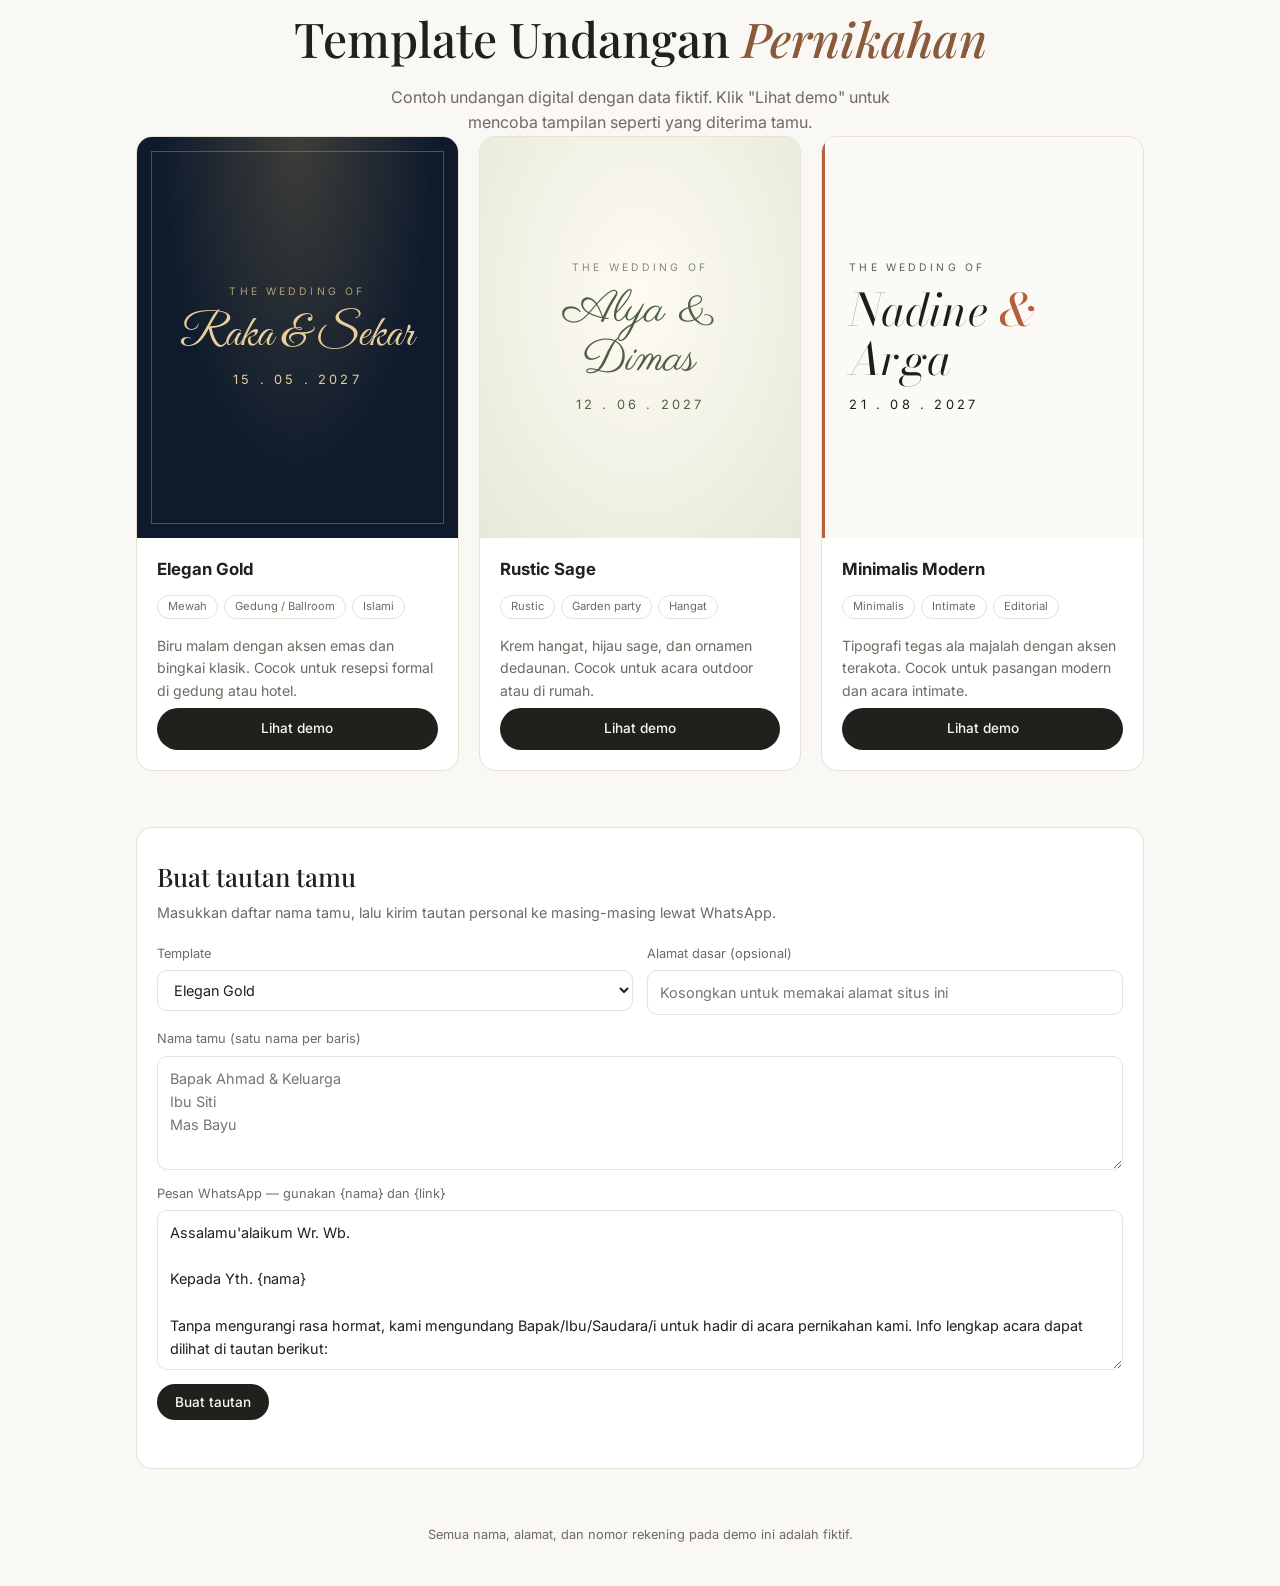
==== templates/index.html @ 84305dba "Add three sample wedding invitation templates Static, mobile-first invitation pages (Elegan Gold, Ru" ====
<!doctype html>
<html lang="id">
<head>
  <meta charset="utf-8">
  <meta name="viewport" content="width=device-width, initial-scale=1">
  <title>Katalog Template Undangan Pernikahan</title>
  <meta name="description" content="Contoh template undangan pernikahan digital: Elegan Gold, Rustic Sage, dan Minimalis Modern.">
  <link rel="preconnect" href="https://fonts.googleapis.com">
  <link rel="preconnect" href="https://fonts.gstatic.com" crossorigin>
  <link href="https://fonts.googleapis.com/css2?family=Playfair+Display:ital,wght@0,500;1,500&family=Inter:wght@400;500;600&family=Great+Vibes&family=Parisienne&family=Bodoni+Moda:ital@1&display=swap" rel="stylesheet">
  <style>
    :root {
      --bg: #faf8f4; --surface: #ffffff; --text: #22201c; --muted: #6f6a61;
      --border: #e7e1d6; --accent: #8a5a3c;
    }
    * { box-sizing: border-box; }
    body { margin: 0; background: var(--bg); color: var(--text); font-family: 'Inter', system-ui, sans-serif; line-height: 1.6; }
    .container { max-width: 1040px; margin: 0 auto; padding: 0 16px; }
    header { padding: 56px 0 32px; text-align: center; }
    h1 { font-family: 'Playfair Display', serif; font-weight: 500; font-size: clamp(2rem, 6vw, 3rem); margin: 0 0 8px; }
    h1 em { color: var(--accent); }
    header p { color: var(--muted); max-width: 560px; margin: 0 auto; }
    .grid { display: grid; grid-template-columns: repeat(auto-fit, minmax(260px, 1fr)); gap: 20px; margin-bottom: 56px; }
    .tpl { background: var(--surface); border: 1px solid var(--border); border-radius: 16px; overflow: hidden; display: flex; flex-direction: column; }
    .preview { aspect-ratio: 4 / 5; display: flex; flex-direction: column; align-items: center; justify-content: center; text-align: center; padding: 24px; position: relative; }
    .preview small { font-size: .65rem; letter-spacing: .3em; text-transform: uppercase; opacity: .7; }
    .preview .n { font-size: 2.8rem; line-height: 1.1; margin: 10px 0; }
    .preview .d { font-size: .8rem; letter-spacing: .25em; }
    .p-gold { background: radial-gradient(ellipse at 50% 0%, rgba(201,164,92,.25), transparent 60%), #0f1b2d; color: #e6cf9a; }
    .p-gold::before { content: ''; position: absolute; inset: 14px; border: 1px solid rgba(201,164,92,.4); }
    .p-gold .n { font-family: 'Great Vibes', cursive; }
    .p-sage { background: radial-gradient(ellipse at 50% 40%, #fffbf3, #e6e9d9); color: #4f6145; }
    .p-sage .n { font-family: 'Parisienne', cursive; }
    .p-mini { background: #fbfaf7; color: #1d1d1b; align-items: flex-start; text-align: left; border-left: 3px solid #b5603b; }
    .p-mini .n { font-family: 'Bodoni Moda', serif; font-style: italic; }
    .p-mini .n span { color: #b5603b; }
    .info { padding: 18px 20px 20px; display: flex; flex-direction: column; gap: 6px; flex: 1; }
    .info h2 { font-size: 1.05rem; margin: 0; }
    .info p { margin: 0; color: var(--muted); font-size: .88rem; flex: 1; }
    .tags { display: flex; gap: 6px; flex-wrap: wrap; margin: 6px 0 10px; }
    .tags span { font-size: .7rem; border: 1px solid var(--border); border-radius: 999px; padding: 2px 10px; color: var(--muted); }
    .btn { display: inline-flex; justify-content: center; align-items: center; padding: 10px 18px; border-radius: 999px; background: var(--text); color: var(--bg); text-decoration: none; font-size: .85rem; font-weight: 500; border: 0; cursor: pointer; font-family: inherit; }
    .btn:hover { background: var(--accent); }
    .btn-ghost { background: transparent; color: var(--text); border: 1px solid var(--border); }
    .btn-ghost:hover { background: var(--border); }

    .tool { background: var(--surface); border: 1px solid var(--border); border-radius: 16px; padding: 28px 20px; margin-bottom: 56px; }
    .tool h2 { font-family: 'Playfair Display', serif; font-weight: 500; font-size: 1.6rem; margin: 0 0 4px; }
    .tool > p { color: var(--muted); margin: 0 0 20px; font-size: .9rem; }
    .form { display: grid; gap: 14px; grid-template-columns: 1fr; }
    @media (min-width: 760px) { .form { grid-template-columns: 1fr 1fr; } .form .full { grid-column: 1 / -1; } }
    label { font-size: .8rem; color: var(--muted); display: block; }
    input, select, textarea { display: block; width: 100%; margin-top: 6px; padding: 10px 12px; font: inherit; font-size: .9rem; border: 1px solid var(--border); border-radius: 10px; background: #fff; color: var(--text); }
    textarea { resize: vertical; }
    .results { margin-top: 20px; display: grid; gap: 8px; }
    .row { display: flex; gap: 10px; align-items: center; justify-content: space-between; border: 1px solid var(--border); border-radius: 10px; padding: 10px 12px; flex-wrap: wrap; }
    .row .who { font-weight: 600; font-size: .9rem; }
    .row .url { font-size: .75rem; color: var(--muted); word-break: break-all; flex-basis: 100%; }
    .row .acts { display: flex; gap: 6px; }
    .row .btn { padding: 6px 14px; font-size: .78rem; }
    footer { text-align: center; color: var(--muted); font-size: .8rem; padding: 0 16px 40px; }
  </style>
</head>
<body>
  <header class="container">
    <h1>Template Undangan <em>Pernikahan</em></h1>
    <p>Contoh undangan digital dengan data fiktif. Klik "Lihat demo" untuk mencoba tampilan seperti yang diterima tamu.</p>
  </header>

  <main class="container">
    <section class="grid" aria-label="Daftar template">
      <article class="tpl">
        <div class="preview p-gold"><small>The Wedding of</small><div class="n">Raka &amp; Sekar</div><div class="d">15 . 05 . 2027</div></div>
        <div class="info">
          <h2>Elegan Gold</h2>
          <div class="tags"><span>Mewah</span><span>Gedung / Ballroom</span><span>Islami</span></div>
          <p>Biru malam dengan aksen emas dan bingkai klasik. Cocok untuk resepsi formal di gedung atau hotel.</p>
          <a class="btn" href="elegan-gold/?to=Tamu+Undangan">Lihat demo</a>
        </div>
      </article>
      <article class="tpl">
        <div class="preview p-sage"><small>The Wedding of</small><div class="n">Alya &amp; Dimas</div><div class="d">12 . 06 . 2027</div></div>
        <div class="info">
          <h2>Rustic Sage</h2>
          <div class="tags"><span>Rustic</span><span>Garden party</span><span>Hangat</span></div>
          <p>Krem hangat, hijau sage, dan ornamen dedaunan. Cocok untuk acara outdoor atau di rumah.</p>
          <a class="btn" href="rustic-sage/?to=Tamu+Undangan">Lihat demo</a>
        </div>
      </article>
      <article class="tpl">
        <div class="preview p-mini"><small>The Wedding of</small><div class="n">Nadine <span>&amp;</span><br>Arga</div><div class="d">21 . 08 . 2027</div></div>
        <div class="info">
          <h2>Minimalis Modern</h2>
          <div class="tags"><span>Minimalis</span><span>Intimate</span><span>Editorial</span></div>
          <p>Tipografi tegas ala majalah dengan aksen terakota. Cocok untuk pasangan modern dan acara intimate.</p>
          <a class="btn" href="minimalis-modern/?to=Tamu+Undangan">Lihat demo</a>
        </div>
      </article>
    </section>

    <section class="tool" aria-labelledby="tool-title">
      <h2 id="tool-title">Buat tautan tamu</h2>
      <p>Masukkan daftar nama tamu, lalu kirim tautan personal ke masing-masing lewat WhatsApp.</p>
      <form class="form" id="link-form">
        <label>Template
          <select name="tpl">
            <option value="elegan-gold">Elegan Gold</option>
            <option value="rustic-sage">Rustic Sage</option>
            <option value="minimalis-modern">Minimalis Modern</option>
          </select>
        </label>
        <label>Alamat dasar (opsional)
          <input name="base" placeholder="Kosongkan untuk memakai alamat situs ini" inputmode="url">
        </label>
        <label class="full">Nama tamu (satu nama per baris)
          <textarea name="names" rows="4" placeholder="Bapak Ahmad & Keluarga&#10;Ibu Siti&#10;Mas Bayu"></textarea>
        </label>
        <label class="full">Pesan WhatsApp — gunakan {nama} dan {link}
          <textarea name="msg" rows="6">Assalamu'alaikum Wr. Wb.

Kepada Yth. {nama}

Tanpa mengurangi rasa hormat, kami mengundang Bapak/Ibu/Saudara/i untuk hadir di acara pernikahan kami. Info lengkap acara dapat dilihat di tautan berikut:

{link}

Merupakan kebahagiaan bagi kami apabila Anda berkenan hadir dan memberikan doa restu.

Terima kasih.</textarea>
        </label>
        <div class="full"><button type="submit" class="btn">Buat tautan</button></div>
      </form>
      <div class="results" id="results" aria-live="polite"></div>
    </section>
  </main>

  <footer>Semua nama, alamat, dan nomor rekening pada demo ini adalah fiktif.</footer>

  <script>
    (function () {
      var form = document.getElementById('link-form');
      var results = document.getElementById('results');

      function baseUrl(tpl, custom) {
        if (custom) return custom.replace(/\/?$/, '/');
        return new URL(tpl + '/', location.href).href;
      }

      function copy(text, btn) {
        var done = function () { var t = btn.textContent; btn.textContent = 'Tersalin'; setTimeout(function () { btn.textContent = t; }, 1500); };
        if (navigator.clipboard && window.isSecureContext) {
          navigator.clipboard.writeText(text).then(done);
        } else {
          var ta = document.createElement('textarea');
          ta.value = text; document.body.appendChild(ta); ta.select();
          try { document.execCommand('copy'); done(); } catch (e) {}
          document.body.removeChild(ta);
        }
      }

      form.addEventListener('submit', function (e) {
        e.preventDefault();
        var tpl = form.tpl.value;
        var base = baseUrl(tpl, form.base.value.trim());
        var names = form.names.value.split('\n').map(function (s) { return s.trim(); }).filter(Boolean);
        results.textContent = '';
        if (!names.length) {
          results.textContent = 'Masukkan minimal satu nama tamu.';
          return;
        }
        names.forEach(function (name) {
          var link = base + '?to=' + encodeURIComponent(name).replace(/%20/g, '+');
          var msg = form.msg.value.split('{nama}').join(name).split('{link}').join(link);

          var row = document.createElement('div'); row.className = 'row';
          var who = document.createElement('span'); who.className = 'who'; who.textContent = name;
          var acts = document.createElement('div'); acts.className = 'acts';
          var copyBtn = document.createElement('button'); copyBtn.type = 'button'; copyBtn.className = 'btn btn-ghost'; copyBtn.textContent = 'Salin pesan';
          copyBtn.addEventListener('click', function () { copy(msg, copyBtn); });
          var wa = document.createElement('a'); wa.className = 'btn'; wa.target = '_blank'; wa.rel = 'noopener';
          wa.href = 'https://wa.me/?text=' + encodeURIComponent(msg); wa.textContent = 'Kirim WA';
          var url = document.createElement('span'); url.className = 'url'; url.textContent = link;
          acts.append(copyBtn, wa);
          row.append(who, acts, url);
          results.appendChild(row);
        });
      });
    })();
  </script>
</body>
</html>
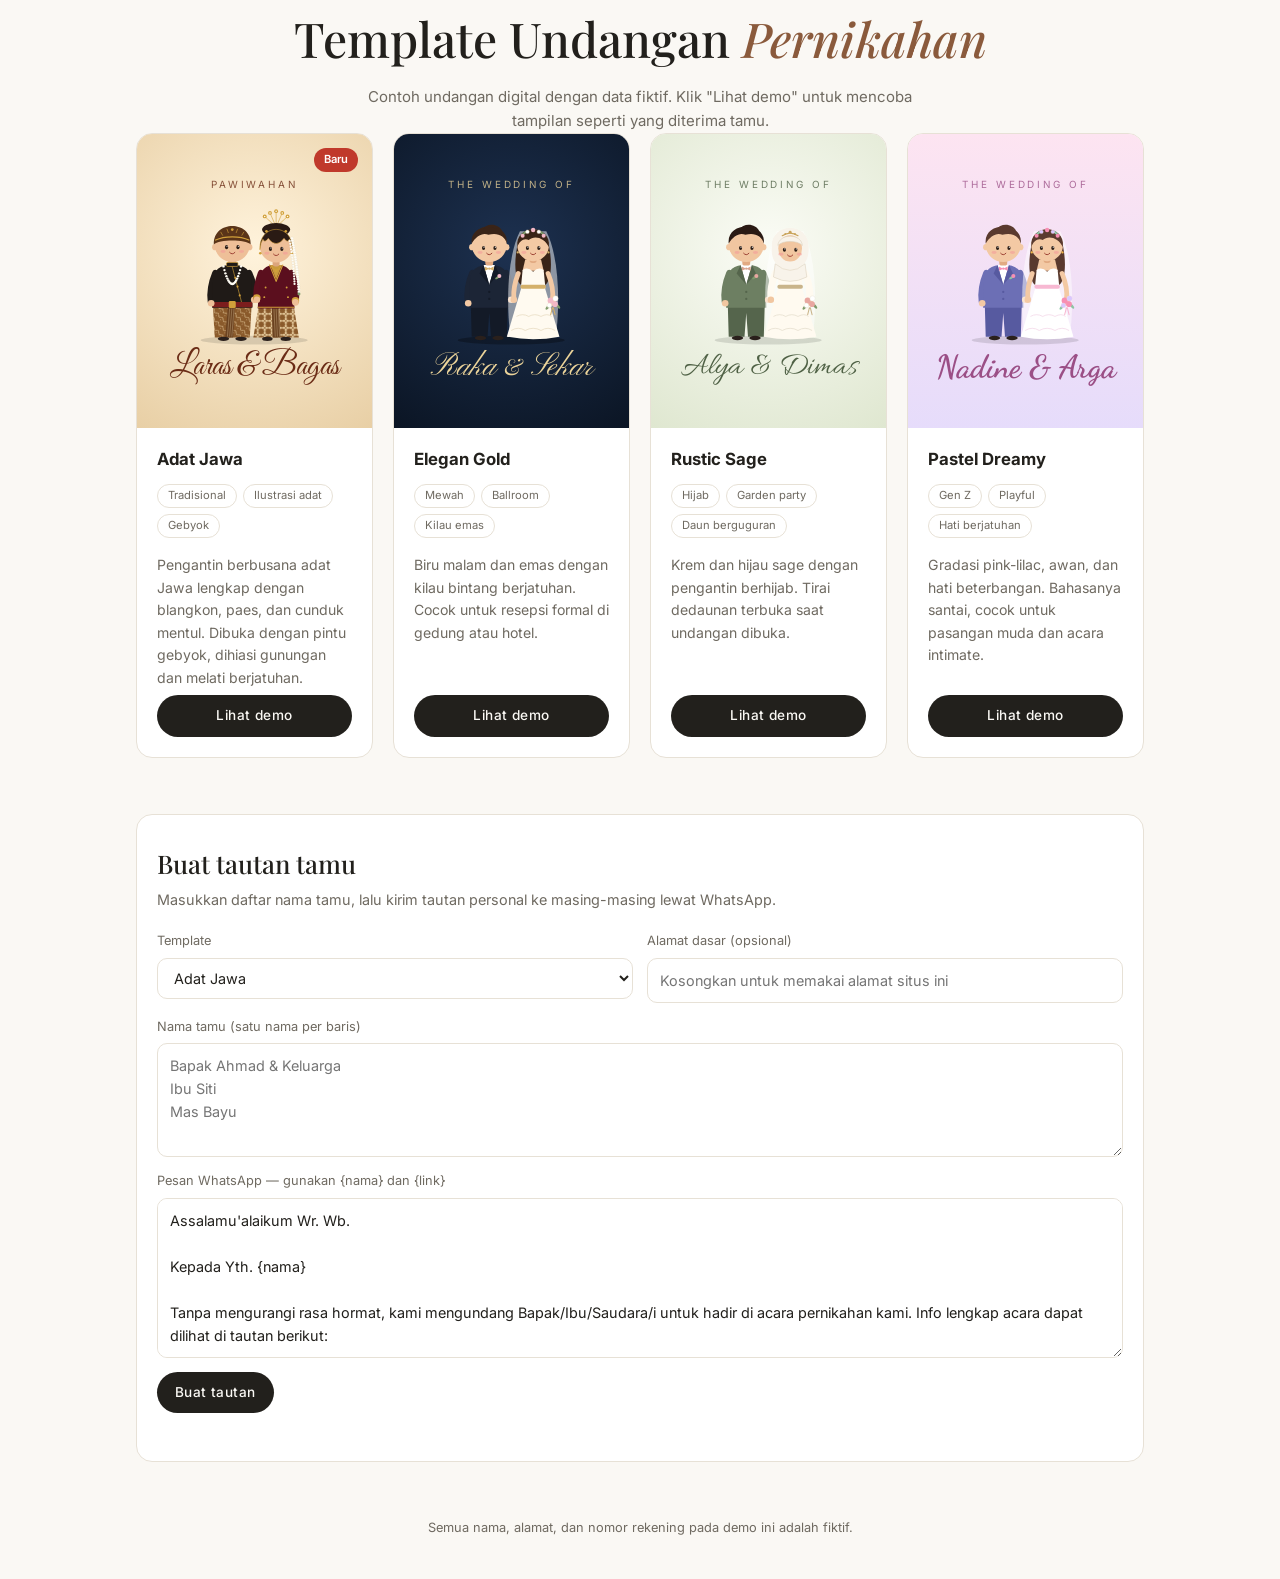
==== commit fc089efe: "Redesign wedding templates with animated couple illustrations - Add Adat Jawa theme: couple in Javan" ====
--- a/templates/index.html
+++ b/templates/index.html
@@ -4,10 +4,12 @@
   <meta charset="utf-8">
   <meta name="viewport" content="width=device-width, initial-scale=1">
   <title>Katalog Template Undangan Pernikahan</title>
-  <meta name="description" content="Contoh template undangan pernikahan digital: Elegan Gold, Rustic Sage, dan Minimalis Modern.">
+  <meta name="description" content="Contoh template undangan pernikahan digital: Adat Jawa, Elegan Gold, Rustic Sage, dan Pastel Dreamy.">
   <link rel="preconnect" href="https://fonts.googleapis.com">
   <link rel="preconnect" href="https://fonts.gstatic.com" crossorigin>
-  <link href="https://fonts.googleapis.com/css2?family=Playfair+Display:ital,wght@0,500;1,500&family=Inter:wght@400;500;600&family=Great+Vibes&family=Parisienne&family=Bodoni+Moda:ital@1&display=swap" rel="stylesheet">
+  <link href="https://fonts.googleapis.com/css2?family=Playfair+Display:ital,wght@0,500;1,500&family=Inter:wght@400;500;600&family=Great+Vibes&family=Pinyon+Script&family=Allura&family=Dancing+Script:wght@700&display=swap" rel="stylesheet">
+  
+  <link rel="stylesheet" href="assets/base.css">
   <style>
     :root {
       --bg: #faf8f4; --surface: #ffffff; --text: #22201c; --muted: #6f6a61;
@@ -20,20 +22,27 @@
     h1 { font-family: 'Playfair Display', serif; font-weight: 500; font-size: clamp(2rem, 6vw, 3rem); margin: 0 0 8px; }
     h1 em { color: var(--accent); }
     header p { color: var(--muted); max-width: 560px; margin: 0 auto; }
-    .grid { display: grid; grid-template-columns: repeat(auto-fit, minmax(260px, 1fr)); gap: 20px; margin-bottom: 56px; }
+    .grid { display: grid; grid-template-columns: repeat(auto-fit, minmax(225px, 1fr)); gap: 20px; margin-bottom: 56px; }
     .tpl { background: var(--surface); border: 1px solid var(--border); border-radius: 16px; overflow: hidden; display: flex; flex-direction: column; }
-    .preview { aspect-ratio: 4 / 5; display: flex; flex-direction: column; align-items: center; justify-content: center; text-align: center; padding: 24px; position: relative; }
-    .preview small { font-size: .65rem; letter-spacing: .3em; text-transform: uppercase; opacity: .7; }
-    .preview .n { font-size: 2.8rem; line-height: 1.1; margin: 10px 0; }
-    .preview .d { font-size: .8rem; letter-spacing: .25em; }
-    .p-gold { background: radial-gradient(ellipse at 50% 0%, rgba(201,164,92,.25), transparent 60%), #0f1b2d; color: #e6cf9a; }
-    .p-gold::before { content: ''; position: absolute; inset: 14px; border: 1px solid rgba(201,164,92,.4); }
-    .p-gold .n { font-family: 'Great Vibes', cursive; }
-    .p-sage { background: radial-gradient(ellipse at 50% 40%, #fffbf3, #e6e9d9); color: #4f6145; }
-    .p-sage .n { font-family: 'Parisienne', cursive; }
-    .p-mini { background: #fbfaf7; color: #1d1d1b; align-items: flex-start; text-align: left; border-left: 3px solid #b5603b; }
-    .p-mini .n { font-family: 'Bodoni Moda', serif; font-style: italic; }
-    .p-mini .n span { color: #b5603b; }
+    .preview { aspect-ratio: 4 / 5; display: flex; flex-direction: column; align-items: center; justify-content: center; text-align: center; padding: 20px; position: relative; overflow: hidden; }
+    .preview small { font-size: .62rem; letter-spacing: .3em; text-transform: uppercase; opacity: .8; }
+    .preview .art { width: 72%; margin: 6px 0 2px; transition: transform .5s ease; }
+    .tpl:hover .preview .art { transform: scale(1.05) translateY(-4px); }
+    .preview .n { font-size: 2rem; line-height: 1.1; }
+    .badge-new { position: absolute; top: 14px; right: 14px; font-size: .7rem; font-weight: 600; background: #c0392b; color: #fff; padding: 3px 10px; border-radius: 999px; }
+    .couple { display: block; width: 100%; height: auto; overflow: visible; }
+    .t-jawa .preview { background: radial-gradient(circle at 50% 40%, #fff3dc, #e8cfa5); color: #6b2c16; }
+    .t-jawa .n { font-family: 'Great Vibes', cursive; }
+    .t-jawa { --skin: #eebf98; --skin-shade: #dca57c; --gold: #d1a03a; --blangkon: #5a3418; --beskap: #1f1a17; --kebaya: #5b0f1e; --kemben: #c99a3c; --belt: #7c1d1d; --jarik: #8a5a2b; --jarik-2: #6b4220; --jarik-line: #f3dcae; --heart: #c0392b; }
+    .t-gold .preview { background: radial-gradient(circle at 50% 40%, #1d3150, #0b1524); color: #ecd49a; }
+    .t-gold .n { font-family: 'Pinyon Script', cursive; }
+    .t-gold { --suit: #1c2536; --suit-dark: #131a27; --tie: #d4b06a; --gown: #fffaf0; --gown-shade: #e6d8bd; --sash: #d4b06a; --hair: #3a2418; --bouquet-1: #f2b8c6; --gold: #d4b06a; --heart: #e8a0b0; --shadow: rgba(0,0,0,.3); }
+    .t-sage .preview { background: radial-gradient(circle at 50% 40%, #fbfcf6, #dfe7d0); color: #4f6145; }
+    .t-sage .n { font-family: 'Allura', cursive; }
+    .t-sage { --skin: #f1c6a0; --suit: #6d7f62; --suit-dark: #55654c; --tie: #d8a48f; --gown: #fffaf0; --gown-shade: #e3dccb; --hijab: #f8f3ea; --hijab-shade: #d8cdb8; --sash: #c9b48a; --bouquet-1: #e8a7a0; --gold: #c9a35a; --heart: #e08f8a; }
+    .t-pastel .preview { background: linear-gradient(180deg, #fde4f1, #e6dcfb); color: #9b4f86; }
+    .t-pastel .n { font-family: 'Dancing Script', cursive; font-weight: 700; }
+    .t-pastel { --hair: #5a3a2e; --suit: #6c6fb5; --suit-dark: #575aa0; --tie: #f78fb3; --gown: #fff; --gown-shade: #f3d3e6; --sash: #f7b8d2; --bouquet-1: #f78fb3; --bouquet-2: #d9c8ff; --leaf: #8cc5a3; --gold: #f2b84b; --heart: #f06292; }
     .info { padding: 18px 20px 20px; display: flex; flex-direction: column; gap: 6px; flex: 1; }
     .info h2 { font-size: 1.05rem; margin: 0; }
     .info p { margin: 0; color: var(--muted); font-size: .88rem; flex: 1; }
@@ -69,31 +78,40 @@
 
   <main class="container">
     <section class="grid" aria-label="Daftar template">
-      <article class="tpl">
-        <div class="preview p-gold"><small>The Wedding of</small><div class="n">Raka &amp; Sekar</div><div class="d">15 . 05 . 2027</div></div>
+      <article class="tpl t-jawa">
+        <div class="preview" data-art="jawa"><span class="badge-new">Baru</span><small>Pawiwahan</small><div class="art"></div><div class="n">Laras &amp; Bagas</div></div>
+        <div class="info">
+          <h2>Adat Jawa</h2>
+          <div class="tags"><span>Tradisional</span><span>Ilustrasi adat</span><span>Gebyok</span></div>
+          <p>Pengantin berbusana adat Jawa lengkap dengan blangkon, paes, dan cunduk mentul. Dibuka dengan pintu gebyok, dihiasi gunungan dan melati berjatuhan.</p>
+          <a class="btn" href="adat-jawa/?to=Tamu+Undangan">Lihat demo</a>
+        </div>
+      </article>
+      <article class="tpl t-gold">
+        <div class="preview" data-art="modern"><small>The Wedding of</small><div class="art"></div><div class="n">Raka <i style="font-family:'Playfair Display',serif;font-size:.7em">&amp;</i> Sekar</div></div>
         <div class="info">
           <h2>Elegan Gold</h2>
-          <div class="tags"><span>Mewah</span><span>Gedung / Ballroom</span><span>Islami</span></div>
-          <p>Biru malam dengan aksen emas dan bingkai klasik. Cocok untuk resepsi formal di gedung atau hotel.</p>
+          <div class="tags"><span>Mewah</span><span>Ballroom</span><span>Kilau emas</span></div>
+          <p>Biru malam dan emas dengan kilau bintang berjatuhan. Cocok untuk resepsi formal di gedung atau hotel.</p>
           <a class="btn" href="elegan-gold/?to=Tamu+Undangan">Lihat demo</a>
         </div>
       </article>
-      <article class="tpl">
-        <div class="preview p-sage"><small>The Wedding of</small><div class="n">Alya &amp; Dimas</div><div class="d">12 . 06 . 2027</div></div>
+      <article class="tpl t-sage">
+        <div class="preview" data-art="modern" data-hijab="1"><small>The Wedding of</small><div class="art"></div><div class="n">Alya &amp; Dimas</div></div>
         <div class="info">
           <h2>Rustic Sage</h2>
-          <div class="tags"><span>Rustic</span><span>Garden party</span><span>Hangat</span></div>
-          <p>Krem hangat, hijau sage, dan ornamen dedaunan. Cocok untuk acara outdoor atau di rumah.</p>
+          <div class="tags"><span>Hijab</span><span>Garden party</span><span>Daun berguguran</span></div>
+          <p>Krem dan hijau sage dengan pengantin berhijab. Tirai dedaunan terbuka saat undangan dibuka.</p>
           <a class="btn" href="rustic-sage/?to=Tamu+Undangan">Lihat demo</a>
         </div>
       </article>
-      <article class="tpl">
-        <div class="preview p-mini"><small>The Wedding of</small><div class="n">Nadine <span>&amp;</span><br>Arga</div><div class="d">21 . 08 . 2027</div></div>
-        <div class="info">
-          <h2>Minimalis Modern</h2>
-          <div class="tags"><span>Minimalis</span><span>Intimate</span><span>Editorial</span></div>
-          <p>Tipografi tegas ala majalah dengan aksen terakota. Cocok untuk pasangan modern dan acara intimate.</p>
-          <a class="btn" href="minimalis-modern/?to=Tamu+Undangan">Lihat demo</a>
+      <article class="tpl t-pastel">
+        <div class="preview" data-art="modern"><small>The Wedding of</small><div class="art"></div><div class="n">Nadine &amp; Arga</div></div>
+        <div class="info">
+          <h2>Pastel Dreamy</h2>
+          <div class="tags"><span>Gen Z</span><span>Playful</span><span>Hati berjatuhan</span></div>
+          <p>Gradasi pink-lilac, awan, dan hati beterbangan. Bahasanya santai, cocok untuk pasangan muda dan acara intimate.</p>
+          <a class="btn" href="pastel-dreamy/?to=Tamu+Undangan">Lihat demo</a>
         </div>
       </article>
     </section>
@@ -104,9 +122,10 @@
       <form class="form" id="link-form">
         <label>Template
           <select name="tpl">
+            <option value="adat-jawa">Adat Jawa</option>
             <option value="elegan-gold">Elegan Gold</option>
             <option value="rustic-sage">Rustic Sage</option>
-            <option value="minimalis-modern">Minimalis Modern</option>
+            <option value="pastel-dreamy">Pastel Dreamy</option>
           </select>
         </label>
         <label>Alamat dasar (opsional)
@@ -136,6 +155,12 @@
 
   <footer>Semua nama, alamat, dan nomor rekening pada demo ini adalah fiktif.</footer>
 
+  <script src="assets/illustrations.js"></script>
+  <script>
+    document.querySelectorAll('.preview[data-art]').forEach(function (el) {
+      el.querySelector('.art').innerHTML = window.ILLUSTRATIONS.couple(el.dataset.art, { hijab: el.dataset.hijab === '1' });
+    });
+  </script>
   <script>
     (function () {
       var form = document.getElementById('link-form');
--- a/templates/assets/base.css
+++ b/templates/assets/base.css
@@ -0,0 +1,521 @@
+/*
+ * Gaya dasar undangan. Warna, font, ornamen, dan warna busana ilustrasi
+ * diatur oleh tema lewat CSS variable di theme.css masing-masing template.
+ */
+:root {
+  /* Warna ilustrasi bawaan (dapat ditimpa tema) */
+  --skin: #f3c9a4;
+  --skin-shade: #e2aa82;
+  --hair: #2a1a14;
+  --eye: #2b1d16;
+  --blush: #f59a9a;
+  --mouth: #9a3d30;
+  --shoe: #2a201c;
+  --gold: #d4a84a;
+  --heart: #e86a7f;
+  --leaf: #7d9a6a;
+  --bouquet-1: #f4a6b8;
+  --bouquet-2: #ffffff;
+  --suit: #2c3e50;
+  --suit-dark: #1f2d3a;
+  --shirt: #ffffff;
+  --tie: #9b2c3b;
+  --gown: #ffffff;
+  --gown-shade: #e8dcdc;
+  --sash: #e9c46a;
+  --hijab: #f6eeee;
+  --hijab-shade: #e2d3d3;
+  --veil: rgba(255, 255, 255, .5);
+  --blangkon: #4a2c1a;
+  --beskap: #1f1a17;
+  --kebaya: #5b0f1e;
+  --kemben: #c99a3c;
+  --belt: #7c1d1d;
+  --jarik: #7a4a24;
+  --jarik-2: #5c3417;
+  --jarik-line: #f1d9a6;
+  --melati: #fffdf5;
+  --shadow: rgba(0, 0, 0, .12);
+
+  --gn-fill: var(--gold);
+  --gn-line: rgba(255, 255, 255, .85);
+  --radius: 22px;
+  --ease: cubic-bezier(.2, .8, .2, 1);
+}
+
+*, *::before, *::after { box-sizing: border-box; }
+html { scroll-behavior: smooth; -webkit-text-size-adjust: 100%; }
+body {
+  margin: 0;
+  background: var(--page-bg, var(--bg));
+  color: var(--text);
+  font-family: var(--font-body);
+  font-size: 15px;
+  line-height: 1.7;
+  -webkit-font-smoothing: antialiased;
+}
+body.locked { overflow: hidden; height: 100vh; }
+img { max-width: 100%; display: block; }
+h1, h2, h3, p { margin: 0; }
+.ic { width: 18px; height: 18px; fill: none; stroke: currentColor; stroke-width: 1.7; stroke-linecap: round; stroke-linejoin: round; flex: none; }
+
+.script { font-family: var(--font-script); font-weight: 400; line-height: 1.1; }
+.eyebrow { font-family: var(--font-display); font-size: .74rem; letter-spacing: .34em; text-transform: uppercase; color: var(--muted); margin-bottom: 10px; }
+
+/* ================= Ilustrasi ================= */
+.couple { display: block; width: 100%; height: auto; overflow: visible; }
+.c-skin { fill: var(--skin); }
+.c-skin-shade { fill: var(--skin-shade); }
+.c-hair { fill: var(--hair); }
+.c-eye { fill: var(--eye); }
+.c-blush { fill: var(--blush); opacity: .55; }
+.s-mouth { fill: none; stroke: var(--mouth); stroke-width: 2.2; stroke-linecap: round; }
+.c-shoe { fill: var(--shoe); }
+.c-gold { fill: var(--gold); }
+.s-gold { fill: none; stroke: var(--gold); stroke-width: 2.6; stroke-linecap: round; stroke-linejoin: round; }
+.s-gold-thin { stroke: var(--gold); stroke-width: 1.4; fill: none; stroke-linecap: round; }
+.c-beskap.s-gold-thin { fill: var(--beskap); }
+.c-heart { fill: var(--heart); }
+.c-leaf { fill: var(--leaf); }
+.c-bouquet-1 { fill: var(--bouquet-1); }
+.c-bouquet-2 { fill: var(--bouquet-2); stroke: var(--gown-shade); stroke-width: .8; }
+.c-suit { fill: var(--suit); }
+.c-suit-dark { fill: var(--suit-dark); }
+.c-shirt { fill: var(--shirt); }
+.c-tie { fill: var(--tie); }
+.c-gown { fill: var(--gown); }
+.s-gown-shade { fill: none; stroke: var(--gown-shade); stroke-width: 1.6; }
+.c-sash { fill: var(--sash); }
+.c-hijab { fill: var(--hijab); }
+.s-hijab { stroke: var(--hijab-shade); stroke-width: 1.2; }
+.c-veil { fill: var(--veil); }
+.c-blangkon { fill: var(--blangkon); }
+.c-beskap { fill: var(--beskap); }
+.c-kebaya { fill: var(--kebaya); }
+.c-kemben { fill: var(--kemben); }
+.c-belt { fill: var(--belt); }
+.c-jarik { fill: var(--jarik); }
+.c-jarik-2 { fill: var(--jarik-2); }
+.c-jarik-dot { fill: var(--jarik-line); opacity: .8; }
+.s-jarik-line { fill: none; stroke: var(--jarik-line); stroke-width: 1.6; opacity: .85; }
+.s-fold { fill: none; stroke: var(--jarik-line); stroke-width: 1; opacity: .7; }
+.c-melati { fill: var(--melati); }
+.s-melati { stroke: rgba(0, 0, 0, .12); stroke-width: .6; }
+.s-paes { stroke: var(--gold); stroke-width: 1.2; }
+.s-ribbon { stroke: var(--sash); stroke-width: 2.4; stroke-linecap: round; }
+.c-shadow { fill: var(--shadow); }
+
+.s-arm { fill: none; stroke-width: 16; stroke-linecap: round; }
+.s-beskap { stroke: var(--beskap); }
+.s-kebaya { stroke: var(--kebaya); }
+.s-suit { stroke: var(--suit); }
+.s-gown-sleeve { stroke: var(--gown); }
+.s-skin-arm { stroke: var(--skin); stroke-width: 11; }
+
+/* Animasi karakter: bergoyang, berkedip, mentul bergetar, melati berayun, hati melayang */
+.fig, .eyes, .mentul .m, .roncean, .crown, .bouquet, .hearts path { transform-box: fill-box; }
+.fig { transform-origin: 50% 100%; animation: bob 3.6s ease-in-out infinite; }
+.fig-bride { animation-delay: -1.8s; }
+.eyes { transform-origin: center; animation: blink 5s infinite; }
+.fig-bride .eyes { animation-delay: -2.2s; }
+.mentul .m { transform-origin: 50% 100%; animation: mentul 1.6s ease-in-out infinite alternate; }
+.mentul .m1, .mentul .m3 { animation-delay: -.8s; }
+.mentul .m2 { animation-duration: 1.3s; }
+.roncean { transform-origin: 50% 0; animation: sway 3.2s ease-in-out infinite alternate; }
+.bouquet { transform-origin: 30% 30%; animation: sway 2.8s ease-in-out infinite alternate; }
+.hearts path { transform-origin: center; opacity: 0; animation: heart 4.5s ease-in infinite; }
+.hearts .h2 { animation-delay: 1.5s; }
+.hearts .h3 { animation-delay: 3s; }
+
+@keyframes bob { 0%, 100% { transform: translateY(0) rotate(0); } 50% { transform: translateY(-4px) rotate(.6deg); } }
+@keyframes blink { 0%, 93%, 100% { transform: scaleY(1); } 95% { transform: scaleY(.1); } }
+@keyframes mentul { from { transform: rotate(-6deg); } to { transform: rotate(6deg); } }
+@keyframes sway { from { transform: rotate(-3deg); } to { transform: rotate(3deg); } }
+@keyframes heart {
+  0% { opacity: 0; translate: 0 0; scale: .6; }
+  15% { opacity: 1; }
+  100% { opacity: 0; translate: 0 -120px; scale: 1.3; }
+}
+
+/* Gunungan wayang */
+.gunungan { display: block; width: 100%; height: 100%; overflow: visible; filter: drop-shadow(0 4px 10px rgba(0, 0, 0, .18)); transform-origin: 50% 100%; animation: gunungan 6s ease-in-out infinite; }
+.g-fill { fill: var(--gn-fill); }
+.g-line { fill: none; stroke: var(--gn-line); stroke-width: 1.6; stroke-linecap: round; }
+.g-leaf { fill: var(--gn-line); opacity: .75; }
+.g-dot { fill: var(--gn-line); }
+.g-gate { fill: var(--gn-line); opacity: .35; }
+@keyframes gunungan { 0%, 100% { transform: rotate(-2deg); } 50% { transform: rotate(2deg) scale(1.02); } }
+
+.top-ornament { width: 64px; height: 92px; margin: 0 auto 8px; }
+.top-ornament-theme { background: var(--top-ornament, none) center / contain no-repeat; height: var(--top-ornament-h, 0); width: 180px; animation: floaty 5s ease-in-out infinite; }
+@keyframes floaty { 0%, 100% { transform: translateY(0); } 50% { transform: translateY(-6px); } }
+
+/* ================= Sampul berpintu ================= */
+.cover {
+  position: fixed;
+  inset: 0;
+  z-index: 50;
+  display: flex;
+  align-items: center;
+  justify-content: center;
+  text-align: center;
+  padding: 24px 24px 32px;
+  color: var(--cover-text, var(--text));
+  perspective: 1600px;
+  overflow: hidden;
+  overflow: clip;
+}
+.cover[hidden] { display: none; }
+.door {
+  position: absolute;
+  top: 0;
+  bottom: 0;
+  width: 50.5%;
+  background: var(--door-bg, var(--bg));
+  transition: transform 1.5s cubic-bezier(.6, 0, .2, 1) .35s, opacity 1.5s ease .35s;
+  backface-visibility: hidden;
+}
+.door-l { left: 0; transform-origin: 0 50%; box-shadow: inset -12px 0 24px -12px rgba(0, 0, 0, .25); }
+.door-r { right: 0; transform-origin: 100% 50%; box-shadow: inset 12px 0 24px -12px rgba(0, 0, 0, .25); }
+.door-r { background: var(--door-bg-r, var(--door-bg, var(--bg))); }
+.cover.is-open .door-l { transform: var(--door-open-l, rotateY(100deg)); }
+.cover.is-open .door-r { transform: var(--door-open-r, rotateY(-100deg)); }
+.cover.is-open .door { opacity: 0; }
+
+.cover-inner { position: relative; z-index: 2; width: 100%; max-width: 400px; transition: opacity .5s ease, transform .6s var(--ease); }
+.cover.is-open .cover-inner { opacity: 0; transform: scale(.92) translateY(-10px); }
+.cover-inner > * { animation: coverIn 1s var(--ease) both; }
+.cover-inner > :nth-child(2) { animation-delay: .15s; }
+.cover-inner > :nth-child(3) { animation-delay: .3s; }
+.cover-inner > :nth-child(4) { animation-delay: .45s; }
+.cover-inner > :nth-child(5) { animation-delay: .6s; }
+.cover-inner > :nth-child(6) { animation-delay: .75s; }
+.cover-inner > :nth-child(7) { animation-delay: .9s; }
+@keyframes coverIn { from { opacity: 0; transform: translateY(18px); } to { opacity: 1; transform: none; } }
+
+.cover-ornament { width: 52px; height: 74px; }
+.cover-art { width: min(220px, 26vh); margin: 0 auto -4px; }
+.cover-names { font-size: clamp(2.6rem, 11vw, 3.4rem); color: var(--title, var(--text)); display: flex; justify-content: center; align-items: baseline; gap: .25em; flex-wrap: wrap; }
+.cover-names .amp, .hero-names .amp, .closing-names .amp { color: var(--accent); font-size: .7em; }
+.cover-date { font-family: var(--font-display); letter-spacing: .32em; font-size: .9rem; margin: 6px 0 18px; }
+.guest-box {
+  background: var(--glass, rgba(255, 255, 255, .55));
+  border: 1px solid var(--border);
+  border-radius: 18px;
+  padding: 12px 16px;
+  margin: 0 auto 18px;
+  max-width: 320px;
+  backdrop-filter: blur(8px);
+  -webkit-backdrop-filter: blur(8px);
+}
+.guest-label { font-size: .76rem; color: var(--muted); }
+.guest-name { font-family: var(--font-display); font-size: 1.3rem; font-weight: 600; line-height: 1.3; margin-top: 2px; overflow-wrap: anywhere; color: var(--title, var(--text)); }
+.btn-open { animation: coverIn 1s var(--ease) .9s both, pulse 2.4s ease-in-out 2s infinite; }
+@keyframes pulse { 0%, 100% { box-shadow: 0 0 0 0 var(--accent-glow, rgba(0, 0, 0, .15)); } 50% { box-shadow: 0 0 0 10px transparent; } }
+
+/* ================= Tata letak ================= */
+.wrap {
+  max-width: 500px;
+  margin: 0 auto;
+  background: var(--bg);
+  min-height: 100vh;
+  position: relative;
+  overflow: hidden;
+  overflow: clip; /* ornamen tidak membuat kolom bisa tergeser saat input difokuskan */
+  box-shadow: 0 0 80px rgba(0, 0, 0, .15);
+  padding-bottom: 80px;
+}
+.section { padding: 84px 24px; text-align: center; position: relative; }
+.lead { max-width: 380px; margin: 0 auto 28px; color: var(--muted); font-size: .92rem; }
+
+.heading { margin-bottom: 26px; }
+.heading-sub { font-family: var(--font-display); font-size: .72rem; letter-spacing: .36em; text-transform: uppercase; color: var(--accent); }
+.heading-title { font-size: clamp(2.6rem, 12vw, 3.2rem); color: var(--title, var(--text)); margin-top: 2px; }
+.divider { width: 150px; height: 22px; margin: 10px auto 0; background: var(--ornament) center / contain no-repeat; }
+
+/* ================= Hero ================= */
+.hero { min-height: 100vh; min-height: 100svh; padding-top: 48px; display: flex; flex-direction: column; align-items: center; justify-content: center; }
+.hero-glow { position: absolute; inset: 0; background: var(--hero-bg, none); pointer-events: none; }
+.hero > * { position: relative; }
+.hero-ornament { width: 58px; height: 84px; }
+.arch {
+  width: min(280px, 74vw);
+  margin: 6px auto 4px;
+  padding: 26px 14px 8px;
+  border-radius: 999px 999px 28px 28px;
+  background: var(--arch-bg, var(--surface));
+  border: var(--arch-border, 1px solid var(--border));
+  box-shadow: var(--arch-shadow, 0 18px 40px rgba(0, 0, 0, .12));
+  position: relative;
+}
+.arch::before { content: ''; position: absolute; inset: 8px; border-radius: inherit; border: 1px dashed var(--arch-dash, var(--border)); pointer-events: none; }
+.arch-sm { width: min(200px, 56vw); margin-bottom: 14px; }
+.hero-names { font-size: clamp(3rem, 14vw, 4rem); color: var(--title, var(--text)); display: flex; flex-direction: column; align-items: center; line-height: 1; margin-top: 10px; }
+.hero-date { font-family: var(--font-display); font-size: 1rem; margin: 10px 0 18px; letter-spacing: .06em; }
+.countdown { display: grid; grid-template-columns: repeat(4, 1fr); gap: 8px; width: 100%; max-width: 330px; margin: 0 auto 20px; }
+.cd-box { background: var(--glass, var(--surface)); border: 1px solid var(--border); border-radius: 16px; padding: 10px 2px; backdrop-filter: blur(6px); -webkit-backdrop-filter: blur(6px); }
+.cd-num { display: block; font-family: var(--font-display); font-size: 1.6rem; font-weight: 600; line-height: 1.1; color: var(--accent); font-variant-numeric: tabular-nums; }
+.cd-label { font-size: .64rem; letter-spacing: .14em; text-transform: uppercase; color: var(--muted); }
+.cd-done { grid-column: 1 / -1; color: var(--muted); font-style: italic; }
+.scroll-hint { margin-top: 26px; width: 22px; height: 36px; border: 1.5px solid var(--muted); border-radius: 999px; display: flex; justify-content: center; padding-top: 6px; opacity: .7; }
+.scroll-hint span { width: 3px; height: 7px; border-radius: 3px; background: var(--muted); animation: scrollHint 1.8s ease-in-out infinite; }
+@keyframes scrollHint { 0% { transform: translateY(0); opacity: 1; } 100% { transform: translateY(12px); opacity: 0; } }
+
+/* ================= Kutipan ================= */
+.quote { padding-top: 40px; padding-bottom: 40px; }
+.quote-card { position: relative; max-width: 400px; margin: 0 auto; padding: 36px 24px 26px; border-radius: var(--radius); background: var(--quote-bg, var(--surface)); color: var(--quote-text, var(--text)); box-shadow: var(--card-shadow, none); }
+.quote-mark { position: absolute; top: -18px; left: 50%; transform: translateX(-50%); width: 48px; height: 48px; border-radius: 50%; background: var(--accent); color: var(--accent-contrast); font-size: 3rem; line-height: 1.25; }
+.quote-text { font-family: var(--font-display); font-size: 1.05rem; font-style: italic; line-height: 1.8; }
+.quote-translation { font-size: .85rem; opacity: .8; margin-top: 10px; }
+.quote-card cite { display: block; margin-top: 14px; font-style: normal; font-size: .72rem; letter-spacing: .24em; text-transform: uppercase; color: var(--quote-cite, var(--accent)); }
+
+/* ================= Mempelai ================= */
+.person { margin: 0 auto; max-width: 320px; }
+.frame {
+  width: 190px;
+  height: 230px;
+  margin: 0 auto 16px;
+  border-radius: 999px 999px 24px 24px;
+  overflow: hidden;
+  background: var(--frame-bg, var(--surface));
+  border: 6px solid var(--frame-border, #fff);
+  box-shadow: 0 14px 30px rgba(0, 0, 0, .12);
+}
+.frame img { width: 100%; height: 100%; object-fit: cover; }
+.frame-art { display: flex; align-items: flex-end; justify-content: center; padding-top: 16px; }
+.frame-art .portrait { width: 100%; height: 100%; }
+.person-nick { font-size: 2.6rem; color: var(--title, var(--text)); }
+.person-name { font-family: var(--font-display); font-size: 1.05rem; font-weight: 600; margin: 2px 0 8px; }
+.person-parents { font-size: .88rem; color: var(--muted); }
+.chip-link { display: inline-block; margin-top: 12px; font-size: .8rem; color: var(--accent); text-decoration: none; padding: 5px 14px; border-radius: 999px; background: var(--chip-bg, rgba(0, 0, 0, .05)); }
+.couple-amp { font-size: 4rem; color: var(--accent); margin: 26px 0; }
+
+/* ================= Kisah ================= */
+.timeline { list-style: none; padding: 0; margin: 0 auto; max-width: 400px; text-align: left; position: relative; }
+.timeline::before { content: ''; position: absolute; left: 13px; top: 6px; bottom: 6px; width: 2px; background: linear-gradient(var(--accent), transparent); }
+.timeline li { position: relative; padding: 0 0 22px 44px; }
+.timeline li::before { content: '♥'; position: absolute; left: 0; top: 2px; width: 28px; height: 28px; border-radius: 50%; display: grid; place-items: center; font-size: .8rem; background: var(--accent); color: var(--accent-contrast); }
+.tl-year { display: inline-block; font-size: .7rem; letter-spacing: .18em; padding: 2px 10px; border-radius: 999px; background: var(--chip-bg, rgba(0, 0, 0, .05)); color: var(--accent); }
+.timeline h3 { font-family: var(--font-display); font-size: 1.2rem; font-weight: 600; margin: 6px 0 4px; }
+.timeline p { color: var(--muted); font-size: .9rem; }
+
+/* ================= Kartu & tombol ================= */
+.card {
+  background: var(--glass, var(--surface));
+  border: 1px solid var(--border);
+  border-radius: var(--radius);
+  padding: 28px 22px;
+  margin: 0 auto 18px;
+  max-width: 420px;
+  box-shadow: var(--card-shadow, 0 10px 30px rgba(0, 0, 0, .06));
+  backdrop-filter: blur(8px);
+  -webkit-backdrop-filter: blur(8px);
+}
+
+.btn {
+  display: inline-flex;
+  align-items: center;
+  justify-content: center;
+  gap: 8px;
+  padding: 13px 24px;
+  border-radius: 999px;
+  border: 0;
+  font: inherit;
+  font-size: .86rem;
+  font-weight: 600;
+  letter-spacing: .03em;
+  text-decoration: none;
+  cursor: pointer;
+  transition: transform .25s var(--ease), box-shadow .25s ease, filter .25s ease;
+}
+.btn:hover { transform: translateY(-2px); filter: brightness(1.05); }
+.btn:active { transform: scale(.97); }
+.btn:focus-visible, input:focus-visible, select:focus-visible, textarea:focus-visible, .bottom-nav a:focus-visible { outline: 2px solid var(--accent); outline-offset: 2px; }
+.btn-primary { background: var(--btn-bg, var(--accent)); color: var(--accent-contrast); box-shadow: 0 8px 20px var(--accent-glow, rgba(0, 0, 0, .15)); }
+.btn-soft { background: var(--chip-bg, rgba(0, 0, 0, .06)); color: var(--accent); }
+.btn-sm { padding: 9px 16px; font-size: .8rem; }
+
+/* ================= Acara ================= */
+.event-card { position: relative; overflow: hidden; }
+.event-card::before { content: ''; position: absolute; inset: 0 0 auto; height: 5px; background: var(--btn-bg, var(--accent)); }
+.event-name { font-size: 2.3rem; color: var(--title, var(--text)); margin-bottom: 12px; }
+.date-badge { display: flex; align-items: center; justify-content: center; gap: 14px; margin-bottom: 12px; }
+.db-day { font-family: var(--font-display); font-size: 2.8rem; font-weight: 600; line-height: 1; color: var(--accent); padding: 0 14px; border-left: 1px solid var(--border); border-right: 1px solid var(--border); }
+.db-side { font-size: .78rem; letter-spacing: .1em; text-transform: uppercase; color: var(--muted); line-height: 1.4; min-width: 64px; }
+.event-meta { display: flex; align-items: center; justify-content: center; gap: 8px; font-size: .9rem; }
+.event-meta .ic { color: var(--accent); }
+.event-venue { font-weight: 700; margin-top: 12px; }
+.event-address { font-size: .86rem; color: var(--muted); margin-bottom: 18px; }
+.event-actions { display: flex; flex-wrap: wrap; gap: 8px; justify-content: center; }
+.map-frame { max-width: 420px; margin: 4px auto 0; border-radius: var(--radius); overflow: hidden; border: 4px solid var(--frame-border, #fff); box-shadow: var(--card-shadow, 0 10px 30px rgba(0, 0, 0, .08)); background: var(--surface); }
+.map-frame iframe { display: block; width: 100%; height: 230px; border: 0; }
+.notes { max-width: 380px; margin: 22px auto 0; font-size: .84rem; color: var(--muted); padding: 12px 16px; border-radius: 14px; background: var(--chip-bg, rgba(0, 0, 0, .04)); }
+
+/* ================= Galeri ================= */
+.g-grid { display: grid; grid-template-columns: 1fr 1fr; gap: 10px; }
+.g-tile { margin: 0; aspect-ratio: 3 / 4; border-radius: 18px; overflow: hidden; box-shadow: 0 8px 20px rgba(0, 0, 0, .08); }
+.g-tile:nth-child(3n + 1) { grid-column: span 2; aspect-ratio: 16 / 10; }
+.g-tile img { width: 100%; height: 100%; object-fit: cover; transition: transform .6s var(--ease); }
+.g-tile:hover img { transform: scale(1.06); }
+.g-placeholder { display: flex; flex-direction: column; align-items: center; justify-content: center; gap: 6px; background: var(--tile-bg); color: var(--tile-text, var(--muted)); font-size: .72rem; letter-spacing: .14em; text-transform: uppercase; }
+.g-placeholder:nth-child(3n + 2) { background: var(--tile-bg-2, var(--tile-bg)); }
+.g-placeholder:nth-child(3n) { background: var(--tile-bg-3, var(--tile-bg)); }
+.g-placeholder .ic { width: 28px; height: 28px; }
+
+/* ================= RSVP ================= */
+.rsvp-form { text-align: left; display: grid; gap: 14px; }
+.rsvp-form label, .rsvp-form legend { font-size: .8rem; font-weight: 600; color: var(--muted); }
+.rsvp-form input:not([type=radio]), .rsvp-form select, .rsvp-form textarea {
+  display: block;
+  width: 100%;
+  margin-top: 6px;
+  padding: 12px 14px;
+  font: inherit;
+  font-size: .95rem;
+  font-weight: 400;
+  color: var(--text);
+  background: var(--input-bg, rgba(255, 255, 255, .7));
+  border: 1px solid var(--border);
+  border-radius: 14px;
+}
+.rsvp-form option { color: #222; background: #fff; }
+.rsvp-form textarea { resize: vertical; }
+.attend { border: 0; padding: 0; margin: 0; display: flex; flex-wrap: wrap; gap: 8px; }
+.attend legend { margin-bottom: 8px; }
+.chip { position: relative; }
+.chip input { position: absolute; opacity: 0; inset: 0; }
+.chip span { display: inline-block; padding: 8px 15px; border: 1px solid var(--border); border-radius: 999px; font-size: .84rem; font-weight: 500; color: var(--text); cursor: pointer; transition: all .2s ease; }
+.chip input:checked + span { background: var(--btn-bg, var(--accent)); border-color: transparent; color: var(--accent-contrast); }
+.chip input:focus-visible + span { outline: 2px solid var(--accent); outline-offset: 2px; }
+.rsvp-form .btn { width: 100%; }
+.rsvp-thanks { text-align: center; font-size: .9rem; display: grid; gap: 10px; justify-items: center; animation: coverIn .6s var(--ease); }
+.rsvp-thanks[hidden], .count-field[hidden] { display: none; }
+
+.wish-stats { display: flex; justify-content: center; gap: 10px; margin: 6px 0 14px; }
+.wish-stats span { font-size: .8rem; color: var(--muted); padding: 6px 14px; border-radius: 999px; background: var(--chip-bg, rgba(0, 0, 0, .05)); }
+.wish-stats b { color: var(--accent); font-size: 1rem; }
+.wish-list { list-style: none; padding: 4px; margin: 0 auto; max-width: 420px; max-height: 440px; overflow-y: auto; text-align: left; display: grid; gap: 10px; }
+.wish { display: flex; gap: 12px; background: var(--glass, var(--surface)); border: 1px solid var(--border); border-radius: 18px; padding: 14px; }
+.wish-avatar { flex: none; width: 36px; height: 36px; border-radius: 50%; display: grid; place-items: center; font-weight: 700; background: var(--btn-bg, var(--accent)); color: var(--accent-contrast); }
+.wish-body { min-width: 0; flex: 1; }
+.wish-head { display: flex; align-items: center; justify-content: space-between; gap: 8px; }
+.wish-name { font-weight: 700; font-size: .9rem; }
+.wish p { font-size: .87rem; color: var(--muted); white-space: pre-line; overflow-wrap: anywhere; margin-top: 2px; }
+.badge { font-size: .66rem; font-weight: 600; padding: 2px 10px; border-radius: 999px; background: var(--chip-bg, rgba(0, 0, 0, .06)); color: var(--muted); white-space: nowrap; }
+.badge-hadir { background: var(--btn-bg, var(--accent)); color: var(--accent-contrast); }
+
+/* ================= Hadiah ================= */
+.gift-card {
+  position: relative;
+  max-width: 340px;
+  margin: 0 auto 16px;
+  padding: 22px 22px 18px;
+  border-radius: 20px;
+  text-align: left;
+  color: var(--gift-text, #fff);
+  background: var(--gift-bg, linear-gradient(135deg, var(--accent), var(--title)));
+  box-shadow: 0 16px 30px var(--accent-glow, rgba(0, 0, 0, .18));
+  overflow: hidden;
+}
+.gift-card::after { content: ''; position: absolute; right: -40px; top: -40px; width: 140px; height: 140px; border-radius: 50%; background: rgba(255, 255, 255, .12); }
+.gift-chip { width: 38px; height: 28px; border-radius: 6px; background: linear-gradient(135deg, #f6e3a1, #c9a24a); margin-bottom: 14px; }
+.gift-bank { font-size: .72rem; letter-spacing: .24em; text-transform: uppercase; opacity: .85; }
+.gift-number { font-family: var(--font-display); font-size: 1.5rem; font-weight: 600; letter-spacing: .1em; margin: 2px 0; }
+.gift-holder { font-size: .85rem; opacity: .9; margin-bottom: 12px; }
+.gift-card .btn-soft { background: rgba(255, 255, 255, .22); color: inherit; }
+.gift-address p { color: var(--muted); font-size: .9rem; margin: 6px 0 14px; }
+.gift-address .gift-bank { color: var(--accent); }
+
+/* ================= Penutup ================= */
+.closing-names { font-size: clamp(2.8rem, 13vw, 3.6rem); color: var(--title, var(--text)); display: flex; justify-content: center; align-items: baseline; gap: .25em; flex-wrap: wrap; }
+.site-footer { text-align: center; font-size: .74rem; color: var(--muted); padding: 10px 16px 30px; letter-spacing: .08em; }
+
+/* ================= Elemen melayang ================= */
+.particles { position: fixed; inset: 0; pointer-events: none; z-index: 60; overflow: hidden; }
+.particle { position: absolute; top: -30px; background: var(--particle) center / contain no-repeat; animation-name: fall; animation-timing-function: linear; animation-iteration-count: infinite; }
+@keyframes fall {
+  0% { transform: translate3d(0, -5vh, 0) rotate(0deg); }
+  50% { transform: translate3d(var(--drift), 50vh, 0) rotate(180deg); }
+  100% { transform: translate3d(calc(var(--drift) * -1), 108vh, 0) rotate(360deg); }
+}
+
+.bottom-nav {
+  position: fixed;
+  left: 50%;
+  bottom: 12px;
+  transform: translateX(-50%);
+  z-index: 40;
+  display: flex;
+  gap: 2px;
+  padding: 6px;
+  width: calc(100% - 28px);
+  max-width: 440px;
+  justify-content: space-between;
+  background: var(--nav-bg, rgba(255, 255, 255, .8));
+  border: 1px solid var(--border);
+  border-radius: 999px;
+  backdrop-filter: blur(14px);
+  -webkit-backdrop-filter: blur(14px);
+  box-shadow: 0 10px 30px rgba(0, 0, 0, .15);
+  animation: navIn .8s var(--ease) both;
+}
+@keyframes navIn { from { opacity: 0; transform: translate(-50%, 30px); } to { opacity: 1; transform: translate(-50%, 0); } }
+.bottom-nav[hidden] { display: none; }
+.bottom-nav a { flex: 1; display: flex; flex-direction: column; align-items: center; gap: 1px; padding: 6px 2px; border-radius: 999px; color: var(--muted); text-decoration: none; font-size: .58rem; font-weight: 600; transition: background .3s ease, color .3s ease; }
+.bottom-nav a.active { background: var(--btn-bg, var(--accent)); color: var(--accent-contrast); }
+
+.music-btn {
+  position: fixed;
+  right: 16px;
+  bottom: 86px;
+  z-index: 41;
+  width: 46px;
+  height: 46px;
+  display: grid;
+  place-items: center;
+  border-radius: 50%;
+  border: 0;
+  background: var(--btn-bg, var(--accent));
+  color: var(--accent-contrast);
+  cursor: pointer;
+  box-shadow: 0 8px 20px var(--accent-glow, rgba(0, 0, 0, .2));
+}
+.music-btn[hidden] { display: none; }
+.music-btn.playing .ic { animation: spin 4s linear infinite; }
+@keyframes spin { to { transform: rotate(360deg); } }
+
+.toast {
+  position: fixed;
+  left: 50%;
+  bottom: 96px;
+  z-index: 70;
+  transform: translate(-50%, 20px);
+  opacity: 0;
+  pointer-events: none;
+  background: var(--text);
+  color: var(--bg);
+  padding: 10px 18px;
+  border-radius: 999px;
+  font-size: .85rem;
+  transition: opacity .25s ease, transform .25s ease;
+}
+.toast.show { opacity: 1; transform: translate(-50%, 0); }
+
+/* ================= Animasi scroll ================= */
+[data-anim] { opacity: 0; transition: opacity .9s var(--ease), transform .9s var(--ease), filter .9s var(--ease); will-change: opacity, transform; }
+[data-anim="up"] { transform: translateY(36px); }
+[data-anim="zoom"] { transform: scale(.82); }
+[data-anim="left"] { transform: translateX(-48px); }
+[data-anim="right"] { transform: translateX(48px); }
+[data-anim="blur"] { filter: blur(12px); transform: scale(1.06); }
+[data-anim="grow"] { transform: scaleX(.2); }
+[data-anim].is-visible { opacity: 1; transform: none; filter: none; }
+
+@media (prefers-reduced-motion: reduce) {
+  html { scroll-behavior: auto; }
+  *, *::before, *::after { animation: none !important; }
+  [data-anim] { opacity: 1; transform: none; filter: none; transition: none; }
+  .door, .cover-inner { transition: opacity .3s ease; }
+  .cover.is-open .door-l, .cover.is-open .door-r { transform: none; }
+  .hearts path { opacity: 0; }
+}
